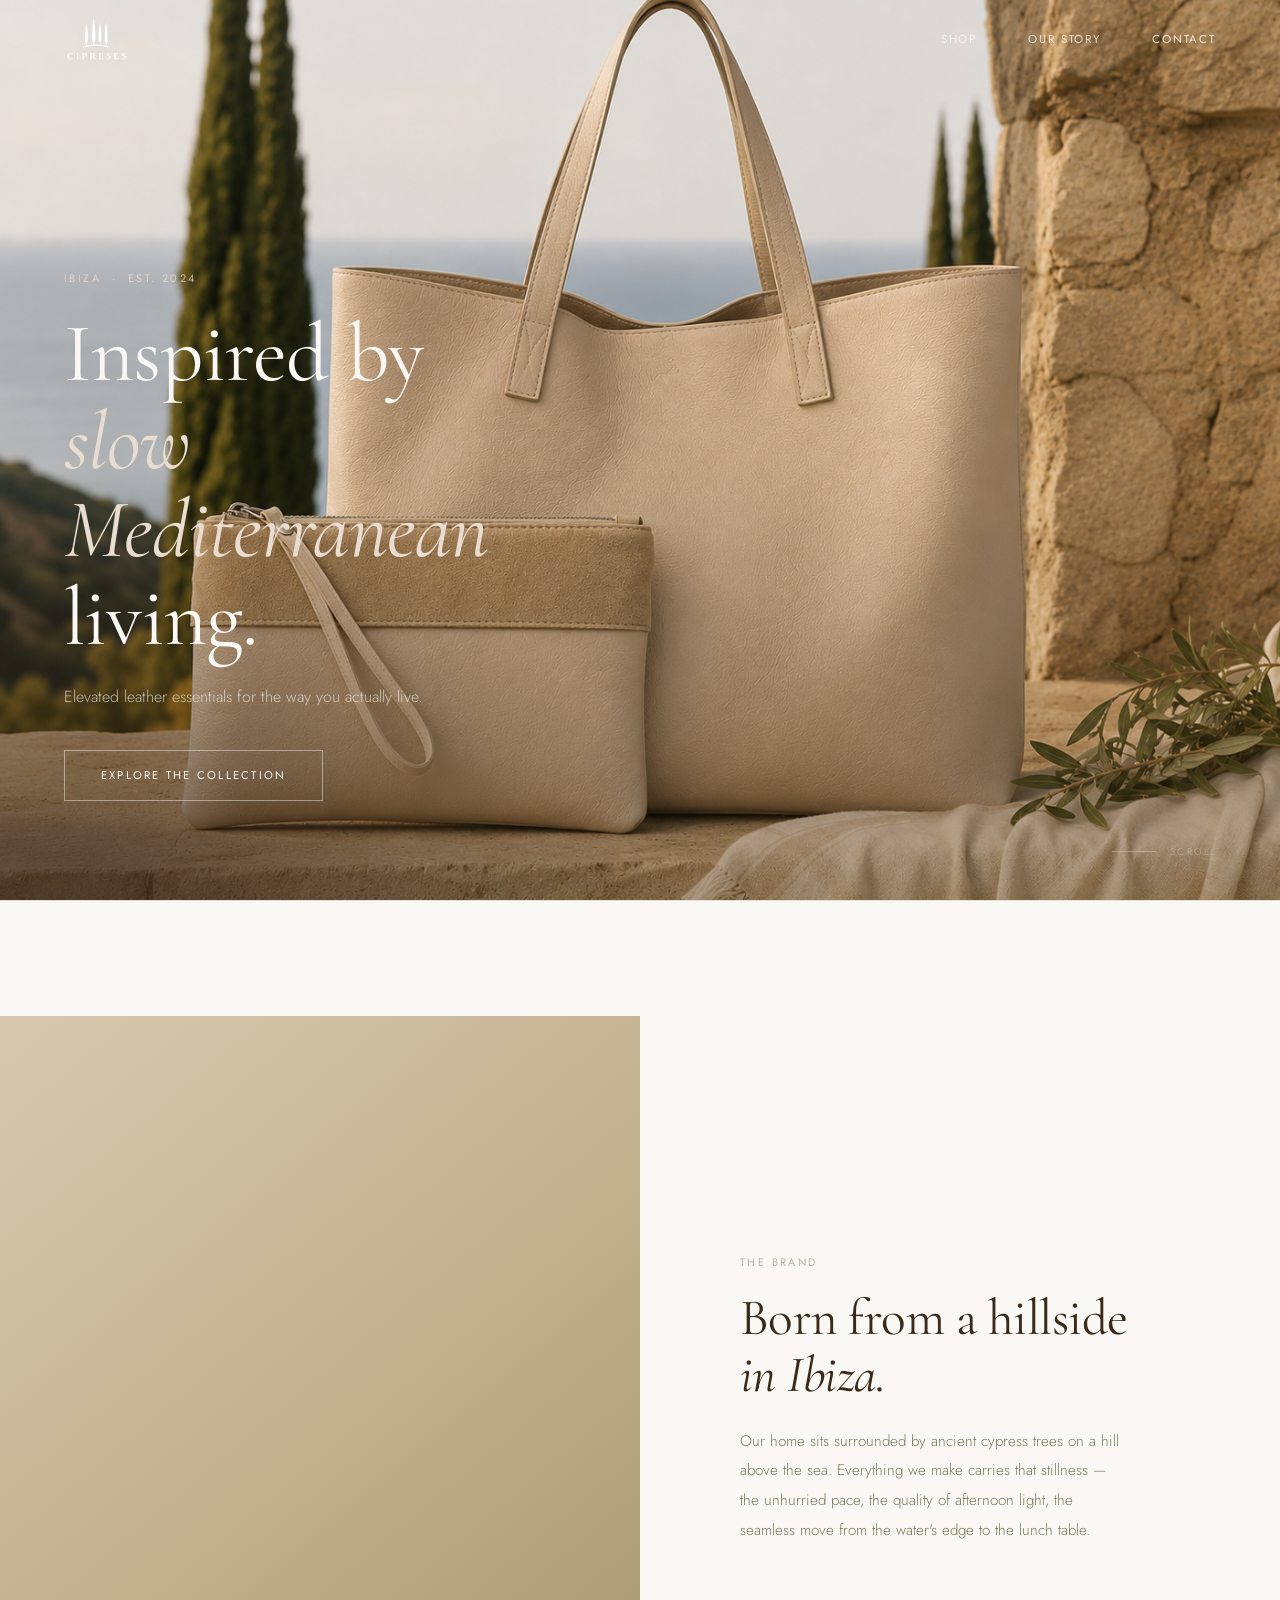
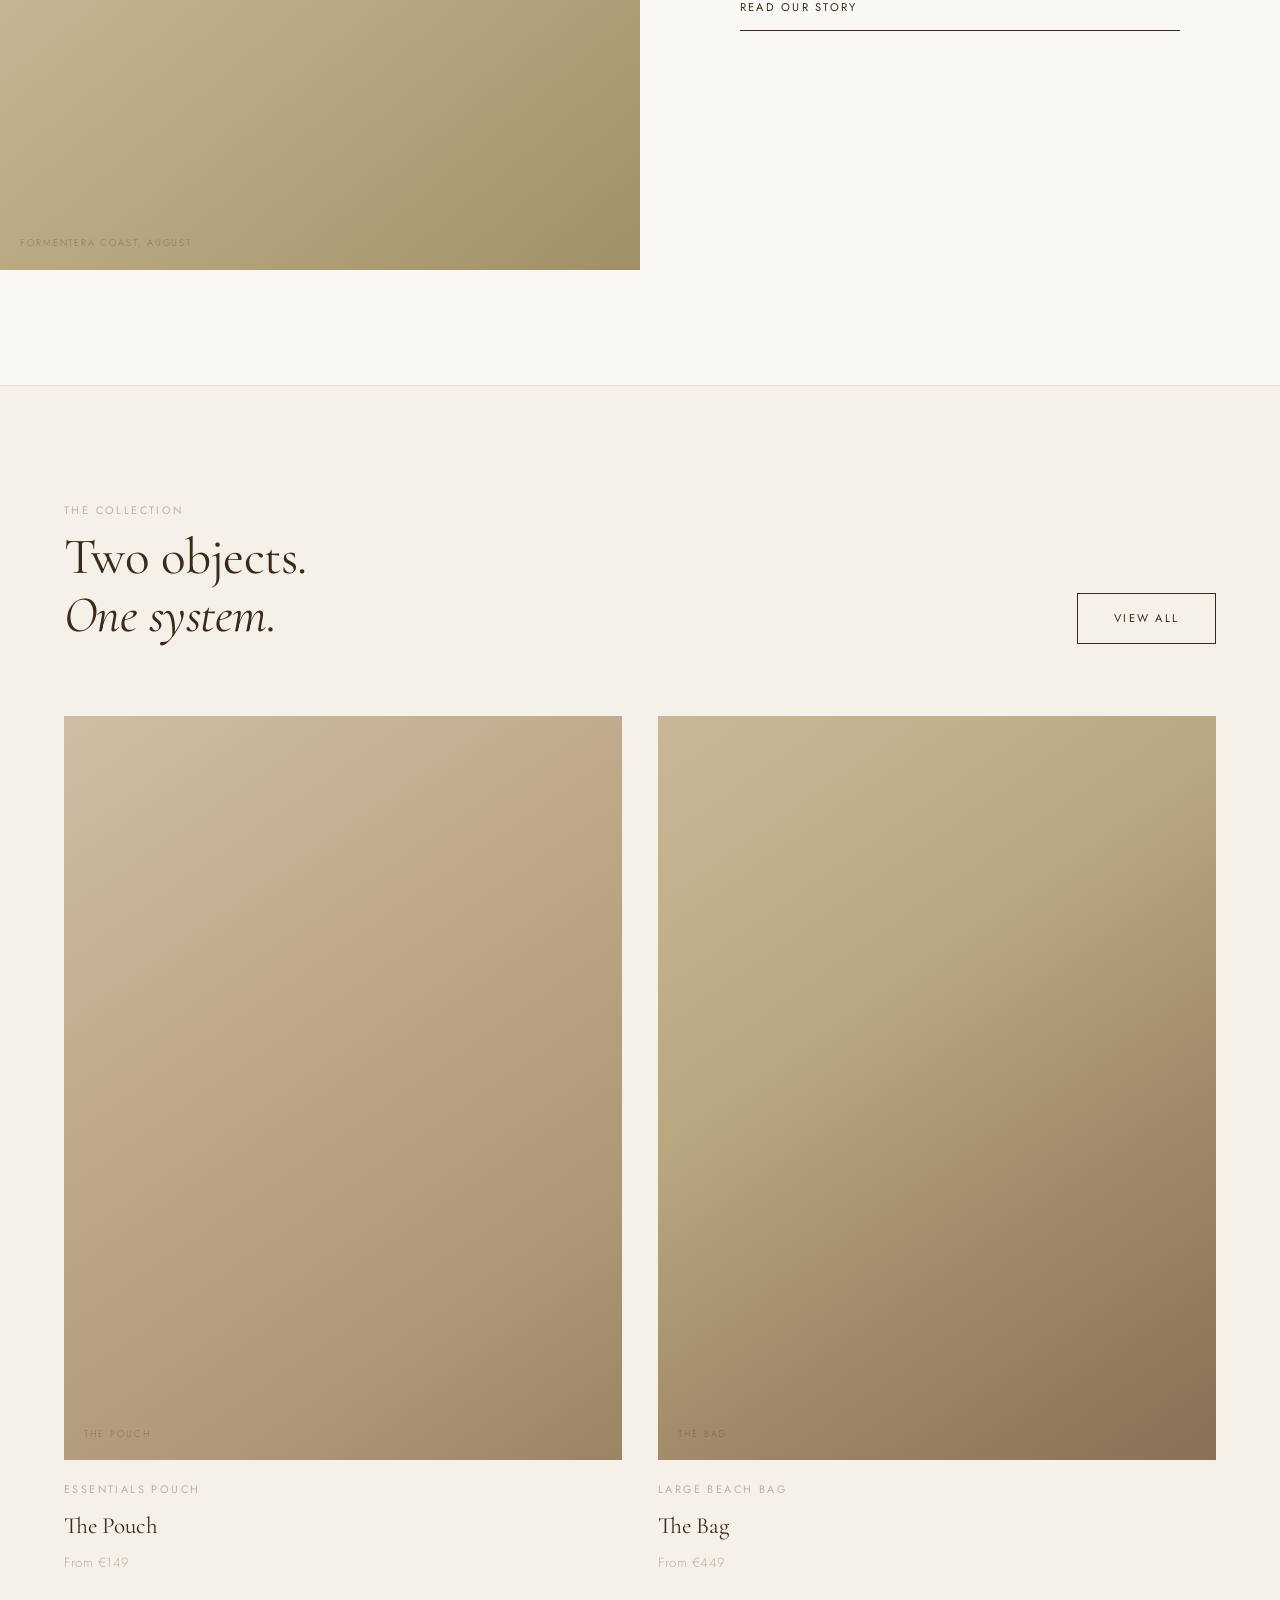
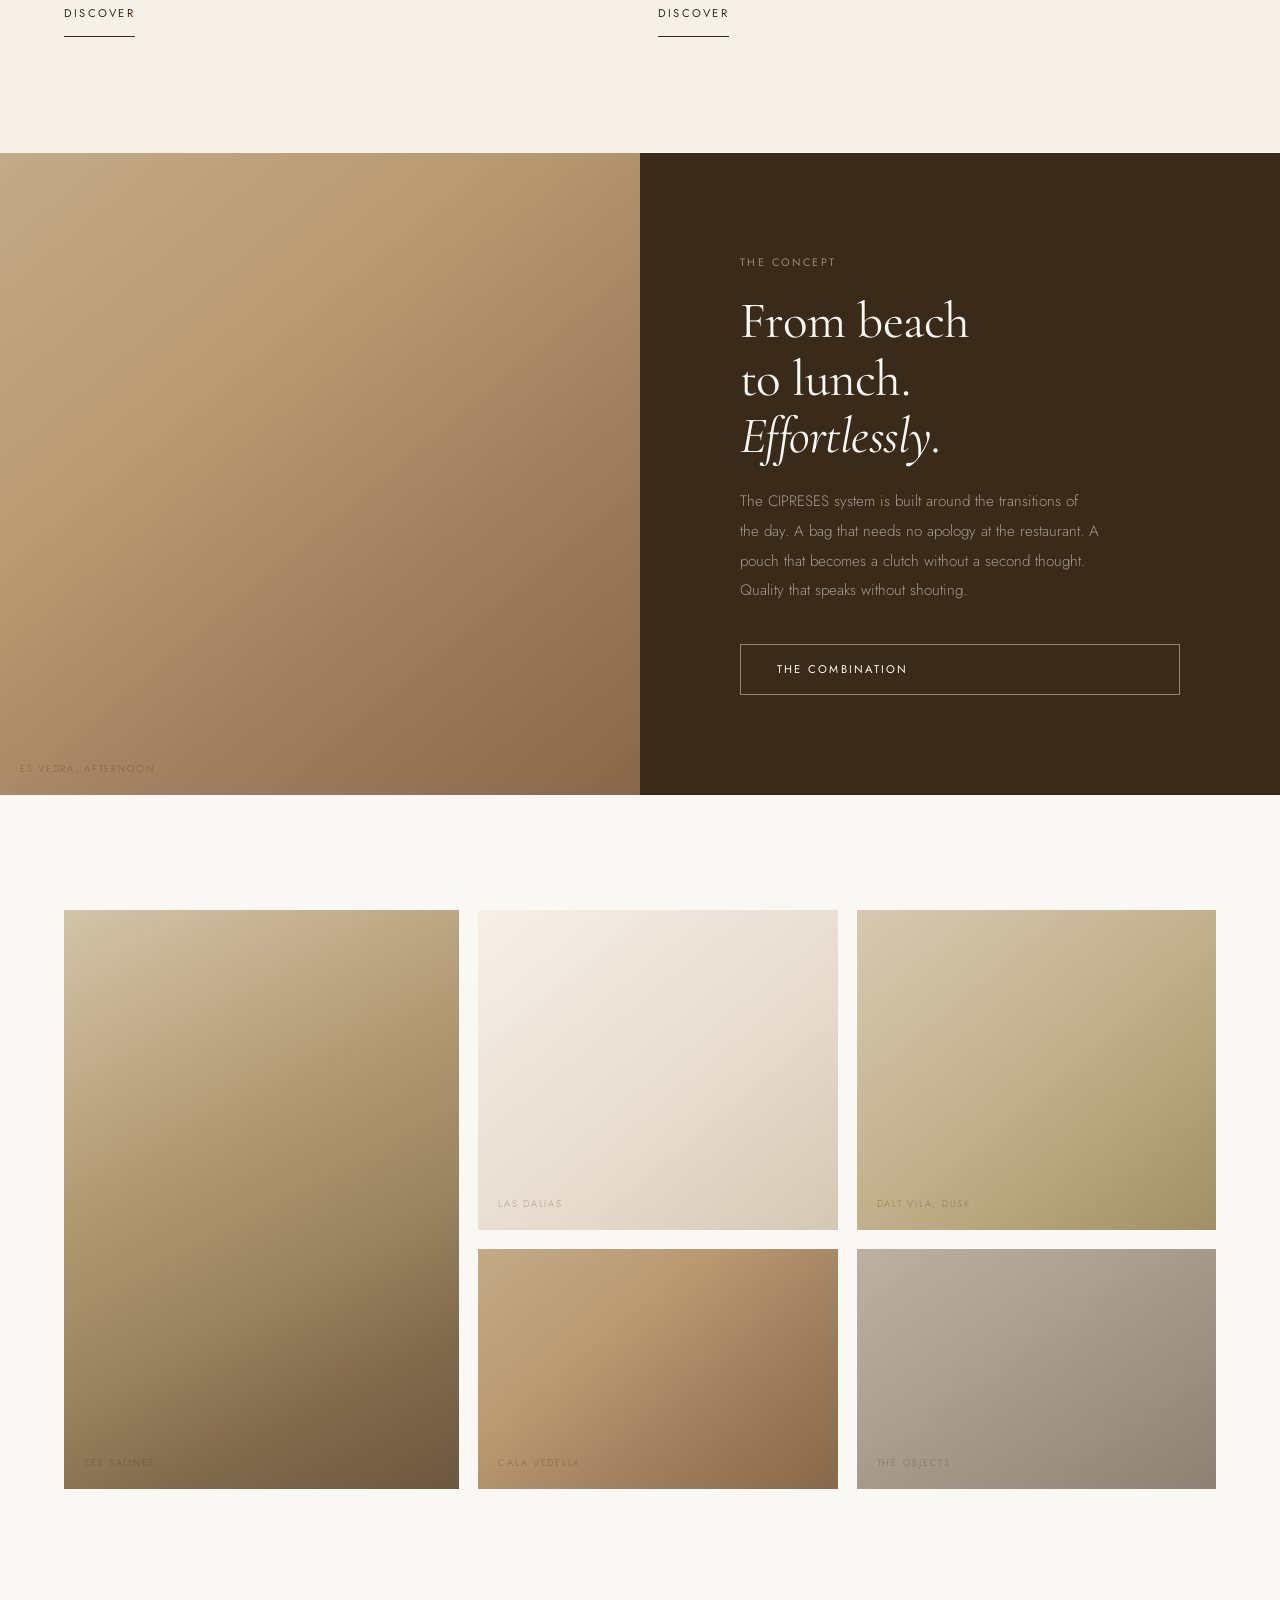
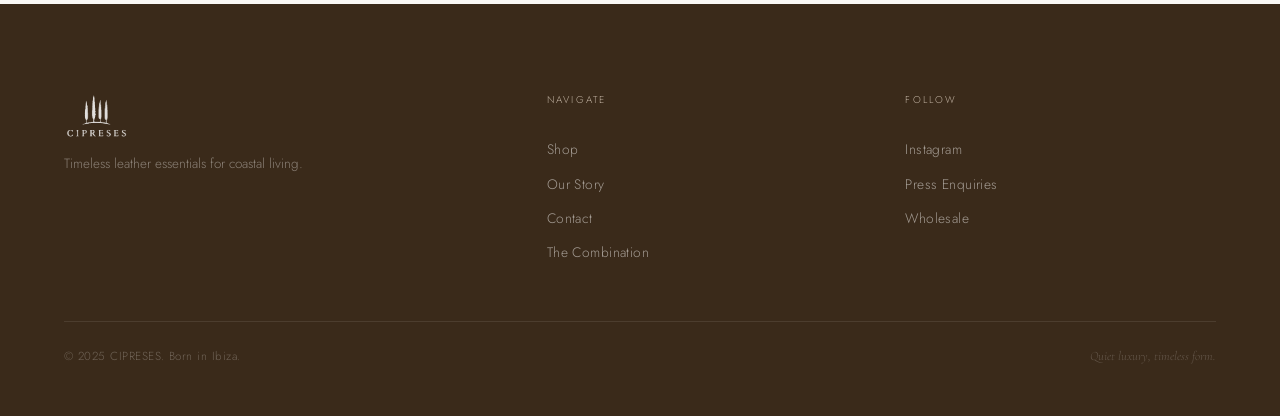
==== index.html @ 5243de94 "Launch CIPRESES website — complete 5-page build with product photography - index.html, shop.html, pr" ====
<!DOCTYPE html>
<html lang="en">
<head>
  <meta charset="UTF-8">
  <meta name="viewport" content="width=device-width, initial-scale=1.0">
  <meta name="description" content="CIPRESES — Elevated leather beach bags and essentials pouches inspired by slow Mediterranean living. Born in Ibiza.">
  <meta name="theme-color" content="#3A2A1A">
  <title>CIPRESES — Quiet Luxury from Ibiza</title>
  <link rel="preconnect" href="https://fonts.googleapis.com">
  <link rel="preconnect" href="https://fonts.gstatic.com" crossorigin>
  <link href="https://fonts.googleapis.com/css2?family=Cormorant+Garamond:ital,wght@0,300;0,400;0,500;0,600;1,300;1,400;1,500&family=Jost:wght@300;400;500&display=swap" rel="stylesheet">
  <link rel="stylesheet" href="style.css">
  <style>
    /* Hero fade-in on load */
    .hero-content { animation: fadeUp 1.1s cubic-bezier(0.25,0.46,0.45,0.94) both 0.2s; }
    @keyframes fadeUp {
      from { opacity: 0; transform: translateY(22px); }
      to   { opacity: 1; transform: none; }
    }
  </style>
</head>
<body>

  <!-- ======= NAVIGATION ======= -->
  <nav class="nav on-dark" aria-label="Main navigation">
    <a href="index.html" class="nav-logo">
      <img src="images/logo.png" alt="CIPRESES" class="nav-logo-img" width="66" height="46">
    </a>

    <ul class="nav-links" role="list">
      <li><a href="shop.html">Shop</a></li>
      <li><a href="story.html">Our Story</a></li>
      <li><a href="contact.html">Contact</a></li>
    </ul>

    <button class="nav-toggle" aria-label="Open menu" aria-expanded="false">
      <span></span><span></span><span></span>
    </button>
  </nav>

  <nav class="mobile-menu" aria-label="Mobile navigation">
    <a href="shop.html">Shop</a>
    <a href="story.html">Our Story</a>
    <a href="contact.html">Contact</a>
  </nav>

  <!-- ======= HERO ======= -->
  <section class="hero" aria-label="Hero">
    <div class="hero-visual" aria-hidden="true">
      <img
        src="images/IMG_4352.png"
        alt=""
        class="real-img"
        fetchpriority="high"
        decoding="async"
      >
    </div>

    <div class="hero-content">
      <span class="hero-label label">Ibiza &nbsp;·&nbsp; Est. 2024</span>
      <h1 class="hero-h1">
        Inspired by<br>
        <em>slow Mediterranean</em><br>
        living.
      </h1>
      <p class="hero-sub">Elevated leather essentials for the way you actually live.</p>
      <a href="shop.html" class="btn btn-outline-light">Explore the Collection</a>
    </div>

    <div class="hero-scroll" aria-hidden="true">
      <div class="hero-scroll-line"></div>
      <span class="hero-scroll-text">Scroll</span>
    </div>
  </section>

  <!-- ======= TEASER — Brand Story ======= -->
  <hr class="hr">

  <section class="teaser sec" aria-label="Brand story">
    <div class="teaser-img photo photo--warm reveal">
      <span class="photo-label">Formentera Coast, August</span>
    </div>
    <div class="teaser-body">
      <span class="label reveal">The Brand</span>
      <h2 class="reveal reveal-d1">Born from a hillside<br><em>in Ibiza.</em></h2>
      <p class="reveal reveal-d2">
        Our home sits surrounded by ancient cypress trees on a hill above the sea.
        Everything we make carries that stillness — the unhurried pace, the quality of
        afternoon light, the seamless move from the water's edge to the lunch table.
      </p>
      <a href="story.html" class="btn btn-ghost reveal reveal-d3">Read Our Story</a>
    </div>
  </section>

  <!-- ======= PRODUCTS PREVIEW ======= -->
  <hr class="hr">

  <section class="preview-sec sec" aria-label="Products">
    <div class="wrap">
      <div class="preview-header reveal">
        <div>
          <span class="label" style="display:block;margin-bottom:10px;">The Collection</span>
          <h2>Two objects.<br><em>One system.</em></h2>
        </div>
        <a href="shop.html" class="btn btn-outline">View All</a>
      </div>

      <div class="preview-grid">
        <a href="shop.html" class="pcard reveal reveal-d1">
          <div class="pcard-img">
            <div class="photo photo--product-a">
              <span class="photo-label">The Pouch</span>
            </div>
          </div>
          <span class="label pcard-label">Essentials Pouch</span>
          <div class="pcard-name">The Pouch</div>
          <div class="pcard-price">From €149</div>
          <span class="btn btn-ghost">Discover</span>
        </a>

        <a href="product.html" class="pcard reveal reveal-d2">
          <div class="pcard-img">
            <div class="photo photo--product-b">
              <span class="photo-label">The Bag</span>
            </div>
          </div>
          <span class="label pcard-label">Large Beach Bag</span>
          <div class="pcard-name">The Bag</div>
          <div class="pcard-price">From €449</div>
          <span class="btn btn-ghost">Discover</span>
        </a>
      </div>
    </div>
  </section>

  <!-- ======= LIFESTYLE BAND ======= -->
  <section class="lifestyle-band" aria-label="Lifestyle concept">
    <div class="lifestyle-band-img photo photo--dusk reveal">
      <span class="photo-label">Es Vedrà, Afternoon</span>
    </div>
    <div class="lifestyle-band-body">
      <span class="label">The Concept</span>
      <h2>From beach<br>to lunch.<br><em>Effortlessly.</em></h2>
      <p>
        The CIPRESES system is built around the transitions of the day.
        A bag that needs no apology at the restaurant. A pouch that becomes a clutch
        without a second thought. Quality that speaks without shouting.
      </p>
      <a href="product.html" class="btn btn-outline-light reveal reveal-d2">The Combination</a>
    </div>
  </section>

  <!-- ======= MOOD GRID ======= -->
  <section class="sec" aria-label="Editorial images" aria-hidden="true">
    <div class="wrap">
      <div class="mood-grid">
        <div class="mood-item mood-item--tall reveal">
          <div class="photo photo--hero" style="height:100%;">
            <span class="photo-label">Ses Salines</span>
          </div>
        </div>
        <div class="mood-item reveal reveal-d1">
          <div class="photo photo--light" style="min-height:280px;">
            <span class="photo-label">Las Dalias</span>
          </div>
        </div>
        <div class="mood-item reveal reveal-d2">
          <div class="photo photo--warm" style="min-height:280px;">
            <span class="photo-label">Dalt Vila, Dusk</span>
          </div>
        </div>
        <div class="mood-item reveal reveal-d1">
          <div class="photo photo--dusk" style="min-height:220px;">
            <span class="photo-label">Cala Vedella</span>
          </div>
        </div>
        <div class="mood-item reveal reveal-d3">
          <div class="photo photo--product-c" style="min-height:220px;">
            <span class="photo-label">The Objects</span>
          </div>
        </div>
      </div>
    </div>
  </section>

  <!-- ======= FOOTER ======= -->
  <footer class="footer">
    <div class="wrap">
      <div class="footer-grid">
        <div class="footer-brand">
          <a href="index.html" class="nav-logo" style="margin-bottom:14px;">
            <img src="images/logo.png" alt="CIPRESES" class="nav-logo-img" width="66" height="46">
          </a>
          <p>Timeless leather essentials for coastal living.</p>
        </div>

        <nav class="footer-links" aria-label="Footer navigation">
          <span class="footer-col-title">Navigate</span>
          <a href="shop.html">Shop</a>
          <a href="story.html">Our Story</a>
          <a href="contact.html">Contact</a>
          <a href="product.html">The Combination</a>
        </nav>

        <div class="footer-links">
          <span class="footer-col-title">Follow</span>
          <a href="#" rel="noopener">Instagram</a>
          <a href="contact.html">Press Enquiries</a>
          <a href="contact.html">Wholesale</a>
        </div>
      </div>

      <div class="footer-bottom">
        <span class="footer-copy">&copy; 2025 CIPRESES. Born in Ibiza.</span>
        <span class="footer-origin">Quiet luxury, timeless form.</span>
      </div>
    </div>
  </footer>

  <script src="script.js"></script>
</body>
</html>
---- style.css ----
/* ============================================================
   CIPRESES — Mediterranean Leather Lifestyle
   style.css
   ============================================================ */

@import url('https://fonts.googleapis.com/css2?family=Cormorant+Garamond:ital,wght@0,300;0,400;0,500;0,600;1,300;1,400;1,500&family=Jost:wght@300;400;500&display=swap');

/* ---- Variables ---- */
:root {
  --warm-white: #FAF8F5;
  --sand:       #E8DDD0;
  --taupe:      #BFB0A0;
  --cognac:     #A0622A;
  --espresso:   #3A2A1A;
  --olive:      #7A7A5A;
  --ivory:      #F5F0E8;

  --font-serif: 'Cormorant Garamond', Georgia, serif;
  --font-sans:  'Jost', system-ui, sans-serif;

  --nav-h: 76px;
  --max-w: 1380px;
  --pad:   clamp(24px, 5vw, 80px);
  --sec:   clamp(64px, 9vw, 128px);

  --ease: cubic-bezier(0.25, 0.46, 0.45, 0.94);
  --dur:  0.5s;
}

/* ---- Reset ---- */
*, *::before, *::after { box-sizing: border-box; margin: 0; padding: 0; }

html {
  scroll-behavior: smooth;
  -webkit-font-smoothing: antialiased;
  -moz-osx-font-smoothing: grayscale;
}

body {
  font-family: var(--font-sans);
  background: var(--warm-white);
  color: var(--espresso);
  font-size: 16px;
  line-height: 1.7;
  font-weight: 300;
}

img { display: block; max-width: 100%; }
a   { color: inherit; text-decoration: none; }
ul  { list-style: none; }
button { cursor: pointer; }

/* ---- Typography ---- */
h1, h2, h3, h4 {
  font-family: var(--font-serif);
  font-weight: 400;
  line-height: 1.12;
  letter-spacing: -0.01em;
}

h1 { font-size: clamp(2.8rem, 6vw,  5.5rem); }
h2 { font-size: clamp(2rem,   4vw,  3.5rem); }
h3 { font-size: clamp(1.4rem, 2.5vw, 2rem);  }
h4 { font-size: clamp(1.1rem, 2vw,  1.5rem); }

.label {
  font-family: var(--font-sans);
  font-size: 0.68rem;
  font-weight: 400;
  letter-spacing: 0.22em;
  text-transform: uppercase;
  color: var(--taupe);
}

/* ---- Navigation ---- */
.nav {
  position: fixed;
  top: 0; left: 0; right: 0;
  z-index: 1000;
  height: var(--nav-h);
  display: flex;
  align-items: center;
  justify-content: space-between;
  padding: 0 var(--pad);
  transition:
    background-color 0.45s var(--ease),
    backdrop-filter  0.45s var(--ease),
    box-shadow       0.45s var(--ease);
}

.nav.scrolled,
.nav.solid {
  background: rgba(250, 248, 245, 0.92);
  backdrop-filter: blur(14px);
  -webkit-backdrop-filter: blur(14px);
  box-shadow: 0 1px 0 rgba(58, 42, 26, 0.07);
}

.nav-logo {
  display: flex;
  align-items: center;
  gap: 11px;
}

/* Real logo image */
.nav-logo-img {
  height: 46px;
  width: auto;
  display: block;
  transition: filter 0.45s var(--ease);
}

/* Invert to white on transparent dark nav (hero / story hero) */
.nav.on-dark:not(.scrolled) .nav-logo-img {
  filter: brightness(0) invert(1);
}

/* White on dark footer */
.footer .nav-logo-img {
  filter: brightness(0) invert(1);
  opacity: 0.85;
}

.nav.on-dark .nav-links a    { color: rgba(250,248,245,0.85); }
.nav.on-dark .nav-toggle span { background: var(--warm-white); }

.nav.on-dark.scrolled .nav-links a   { color: var(--espresso); }
.nav.on-dark.scrolled .nav-toggle span { background: var(--espresso); }

/* ---- Real photo images ---- */
.real-img {
  display: block;
  width: 100%;
  height: 100%;
  object-fit: cover;
  object-position: center;
}

.nav-links {
  display: flex;
  gap: clamp(28px, 4vw, 52px);
  align-items: center;
}

.nav-links a {
  font-size: 0.72rem;
  font-weight: 400;
  letter-spacing: 0.16em;
  text-transform: uppercase;
  color: var(--espresso);
  position: relative;
  transition: color var(--dur) var(--ease);
}

.nav-links a::after {
  content: '';
  position: absolute;
  bottom: -4px; left: 0;
  width: 0; height: 1px;
  background: var(--cognac);
  transition: width var(--dur) var(--ease);
}

.nav-links a:hover           { color: var(--cognac); }
.nav-links a:hover::after    { width: 100%; }
.nav-links a.active::after   { width: 100%; color: var(--cognac); }
.nav-links a.active          { color: var(--cognac); }

/* Mobile nav toggle */
.nav-toggle {
  display: none;
  flex-direction: column;
  justify-content: center;
  gap: 5px;
  background: none;
  border: none;
  padding: 4px;
}

.nav-toggle span {
  display: block;
  width: 22px; height: 1px;
  background: var(--espresso);
  transition: all 0.32s var(--ease);
}

.nav-toggle.open span:nth-child(1) { transform: translateY(6px) rotate(45deg); }
.nav-toggle.open span:nth-child(2) { opacity: 0; transform: scaleX(0); }
.nav-toggle.open span:nth-child(3) { transform: translateY(-6px) rotate(-45deg); }

/* Mobile menu overlay */
.mobile-menu {
  position: fixed;
  top: var(--nav-h); left: 0; right: 0;
  background: var(--warm-white);
  padding: 48px var(--pad) 56px;
  display: none;
  flex-direction: column;
  gap: 36px;
  z-index: 998;
  border-top: 1px solid var(--sand);
}

.mobile-menu.open { display: flex; }

.mobile-menu a {
  font-family: var(--font-serif);
  font-size: 2.4rem;
  font-weight: 300;
  letter-spacing: 0.04em;
  color: var(--espresso);
  transition: color var(--dur) var(--ease);
}

.mobile-menu a:hover { color: var(--cognac); }

/* ---- Buttons ---- */
.btn {
  display: inline-block;
  font-family: var(--font-sans);
  font-size: 0.7rem;
  font-weight: 400;
  letter-spacing: 0.2em;
  text-transform: uppercase;
  padding: 15px 36px;
  border: 1px solid transparent;
  transition: all var(--dur) var(--ease);
  cursor: pointer;
  background: none;
}

.btn-dark {
  background: var(--espresso);
  color: var(--warm-white);
  border-color: var(--espresso);
}
.btn-dark:hover {
  background: var(--cognac);
  border-color: var(--cognac);
}

.btn-outline {
  background: transparent;
  color: var(--espresso);
  border-color: var(--espresso);
}
.btn-outline:hover {
  background: var(--espresso);
  color: var(--warm-white);
}

.btn-outline-light {
  background: transparent;
  color: var(--warm-white);
  border-color: rgba(250,248,245,0.45);
}
.btn-outline-light:hover {
  background: var(--warm-white);
  color: var(--espresso);
  border-color: var(--warm-white);
}

.btn-ghost {
  background: transparent;
  border: none;
  padding-left: 0; padding-right: 0;
  position: relative;
  color: var(--espresso);
}
.btn-ghost::after {
  content: '';
  position: absolute;
  bottom: 1px; left: 0;
  width: 100%; height: 1px;
  background: var(--espresso);
  transition: background var(--dur) var(--ease);
}
.btn-ghost:hover             { color: var(--cognac); }
.btn-ghost:hover::after      { background: var(--cognac); }

/* ---- Photo Placeholders ---- */
.photo {
  position: relative;
  overflow: hidden;
  background: linear-gradient(145deg, var(--sand) 0%, var(--taupe) 55%, #A89070 100%);
}

.photo--hero {
  background: linear-gradient(
    152deg,
    #D2C4A8 0%,
    #C4B090 18%,
    #B09870 40%,
    #9A8460 62%,
    #826A4C 80%,
    #6C5840 100%
  );
}

.photo--warm {
  background: linear-gradient(140deg, #D8C8B0 0%, #C8B898 35%, #B8A880 65%, #A09065 100%);
}

.photo--dusk {
  background: linear-gradient(140deg, #C4AA88 0%, #B89870 38%, #A08060 65%, #886848 100%);
}

.photo--light {
  background: linear-gradient(140deg, var(--ivory) 0%, var(--sand) 55%, #D4C8B4 100%);
}

.photo--product-a {
  background: linear-gradient(145deg, #CEBEA4 0%, #BEA888 40%, #AE9878 75%, #9A8464 100%);
}

.photo--product-b {
  background: linear-gradient(145deg, #C8B898 0%, #B8A880 38%, #A08868 68%, #8A7055 100%);
}

.photo--product-c {
  background: linear-gradient(145deg, #BEB0A0 0%, #AEA090 38%, #9E9082 68%, #8E8072 100%);
}

.photo--story-1 {
  background: linear-gradient(135deg, #CCC0A8 0%, #C0B090 30%, #B0A080 55%, #A09070 75%, #907E60 100%);
}

.photo--story-2 {
  background: linear-gradient(125deg, #D4C4A8 0%, #C4B490 28%, #B4A07A 55%, #A09068 80%, #908060 100%);
}

.photo-label {
  position: absolute;
  bottom: 18px; left: 20px;
  font-size: 0.6rem;
  letter-spacing: 0.18em;
  text-transform: uppercase;
  color: rgba(58, 42, 26, 0.35);
}

/* ---- Layout Utilities ---- */
.wrap {
  max-width: var(--max-w);
  margin: 0 auto;
  padding: 0 var(--pad);
}

.sec { padding: var(--sec) 0; }

.hr {
  border: none;
  border-top: 1px solid var(--sand);
}

/* ---- Scroll Reveal ---- */
.reveal {
  opacity: 0;
  transform: translateY(28px);
  transition: opacity 0.85s var(--ease), transform 0.85s var(--ease);
}
.reveal.visible {
  opacity: 1;
  transform: none;
}
.reveal-d1 { transition-delay: 0.1s; }
.reveal-d2 { transition-delay: 0.22s; }
.reveal-d3 { transition-delay: 0.38s; }
.reveal-d4 { transition-delay: 0.52s; }

/* ============================================================
   HOMEPAGE — Hero
   ============================================================ */

.hero {
  position: relative;
  height: 100vh;
  min-height: 680px;
  overflow: hidden;
  display: flex;
  align-items: flex-end;
}

.hero-visual {
  position: absolute;
  inset: 0;
}

.hero-visual .photo {
  width: 100%; height: 100%;
}

/* vignette — bottom-left legibility */
.hero-visual::after {
  content: '';
  position: absolute;
  inset: 0;
  background:
    radial-gradient(ellipse 80% 90% at 5% 105%, rgba(40, 28, 16, 0.65) 0%, transparent 60%),
    linear-gradient(to top, rgba(40, 28, 16, 0.25) 0%, transparent 45%);
}

.hero-content {
  position: relative;
  z-index: 2;
  padding: 0 var(--pad) clamp(64px, 11vh, 110px);
  max-width: min(640px, 56%);
}

.hero-label {
  display: block;
  color: var(--sand);
  margin-bottom: 22px;
  opacity: 0.8;
}

.hero-h1 {
  color: var(--warm-white);
  font-size: clamp(3rem, 6.5vw, 5.8rem);
  margin-bottom: 20px;
  line-height: 1.06;
}

.hero-h1 em { font-style: italic; color: var(--sand); }

.hero-sub {
  color: rgba(250, 248, 245, 0.68);
  font-size: clamp(0.88rem, 1.5vw, 1rem);
  line-height: 1.85;
  margin-bottom: 38px;
  max-width: 380px;
}

.hero-scroll {
  position: absolute;
  bottom: 40px; right: var(--pad);
  display: flex;
  align-items: center;
  gap: 14px;
  z-index: 2;
}

.hero-scroll-line {
  width: 44px; height: 1px;
  background: rgba(250,248,245,0.3);
}

.hero-scroll-text {
  font-size: 0.6rem;
  letter-spacing: 0.22em;
  text-transform: uppercase;
  color: rgba(250,248,245,0.35);
}

/* ============================================================
   HOMEPAGE — Teaser
   ============================================================ */

.teaser {
  display: grid;
  grid-template-columns: 1fr 1fr;
}

.teaser-img { aspect-ratio: 3/4; }

.teaser-body {
  display: flex;
  flex-direction: column;
  justify-content: center;
  padding: clamp(48px, 8vw, 100px);
}

.teaser-body .label { margin-bottom: 18px; display: block; }

.teaser-body h2 { margin-bottom: 22px; }

.teaser-body p {
  font-size: 0.95rem;
  color: var(--olive);
  max-width: 380px;
  margin-bottom: 38px;
  line-height: 1.95;
}

/* ============================================================
   HOMEPAGE — Products Preview
   ============================================================ */

.preview-sec { background: var(--ivory); }

.preview-header {
  display: flex;
  justify-content: space-between;
  align-items: flex-end;
  margin-bottom: clamp(40px, 6vw, 72px);
}

.preview-grid {
  display: grid;
  grid-template-columns: 1fr 1fr;
  gap: clamp(18px, 3vw, 36px);
}

.pcard {
  display: block;
}

.pcard-img {
  display: block;
  aspect-ratio: 3/4;
  overflow: hidden;
  margin-bottom: 20px;
}

.pcard-img .photo {
  width: 100%; height: 100%;
  transition: transform 0.75s var(--ease);
}

.pcard:hover .pcard-img .photo { transform: scale(1.04); }

.pcard .label { margin-bottom: 8px; display: block; }

.pcard-name {
  font-family: var(--font-serif);
  font-size: 1.45rem;
  font-weight: 400;
  margin-bottom: 6px;
}

.pcard-price {
  font-size: 0.83rem;
  color: var(--taupe);
  margin-bottom: 14px;
  letter-spacing: 0.04em;
}

/* ============================================================
   HOMEPAGE — Lifestyle Band
   ============================================================ */

.lifestyle-band {
  display: grid;
  grid-template-columns: 1fr 1fr;
  min-height: 600px;
}

.lifestyle-band-img { min-height: 500px; }

.lifestyle-band-body {
  background: var(--espresso);
  display: flex;
  flex-direction: column;
  justify-content: center;
  padding: clamp(48px, 8vw, 100px);
}

.lifestyle-band-body .label { color: rgba(191,176,160,0.7); margin-bottom: 22px; display: block; }

.lifestyle-band-body h2 {
  color: var(--warm-white);
  margin-bottom: 22px;
}

.lifestyle-band-body p {
  color: rgba(250,248,245,0.55);
  font-size: 0.95rem;
  max-width: 360px;
  line-height: 1.95;
  margin-bottom: 38px;
}

/* ============================================================
   HOMEPAGE — Mood Grid
   ============================================================ */

.mood-grid {
  display: grid;
  grid-template-columns: 1.1fr 1fr 1fr;
  grid-template-rows: 320px 240px;
  gap: clamp(10px, 1.5vw, 20px);
}

.mood-item { overflow: hidden; }
.mood-item--tall { grid-row: span 2; }

.mood-item .photo {
  width: 100%; height: 100%;
  transition: transform 0.75s var(--ease);
}

.mood-item:hover .photo { transform: scale(1.04); }

/* ============================================================
   PAGE HEADER (Shop, Contact)
   ============================================================ */

.page-hero {
  padding-top: calc(var(--nav-h) + 80px);
  padding-bottom: 64px;
  text-align: center;
}

.page-hero .label { display: block; margin-bottom: 14px; }

.page-hero h1 { margin-bottom: 0; }

.page-hr { margin: 0; }

/* ============================================================
   SHOP PAGE
   ============================================================ */

.shop-grid {
  display: grid;
  grid-template-columns: repeat(3, 1fr);
  gap: clamp(24px, 3.5vw, 56px);
}

.scard { display: block; }

.scard-img {
  display: block;
  aspect-ratio: 3/4;
  overflow: hidden;
  margin-bottom: 24px;
  position: relative;
}

.scard-img .photo {
  width: 100%; height: 100%;
  transition: transform 0.75s var(--ease);
}

.scard:hover .scard-img .photo { transform: scale(1.04); }

.scard-num {
  position: absolute;
  top: 16px; left: 18px;
  font-size: 0.62rem;
  letter-spacing: 0.15em;
  color: rgba(58, 42, 26, 0.3);
}

.scard-name {
  font-family: var(--font-serif);
  font-size: 1.5rem;
  font-weight: 400;
  margin-bottom: 10px;
}

.scard-desc {
  font-size: 0.88rem;
  color: var(--olive);
  line-height: 1.82;
  margin-bottom: 14px;
  max-width: 320px;
}

.scard-price {
  font-size: 0.82rem;
  color: var(--taupe);
  letter-spacing: 0.04em;
  margin-bottom: 22px;
}

/* ============================================================
   PRODUCT DETAIL PAGE
   ============================================================ */

.pd-layout {
  display: grid;
  grid-template-columns: 1.25fr 1fr;
  padding-top: var(--nav-h);
}

.pd-img {
  position: sticky;
  top: var(--nav-h);
  height: calc(100vh - var(--nav-h));
}

.pd-img .photo { width: 100%; height: 100%; }

.pd-info {
  padding: clamp(40px, 6vw, 80px) clamp(32px, 5vw, 72px) clamp(64px, 8vw, 100px);
}

.pd-breadcrumb {
  display: flex;
  align-items: center;
  gap: 10px;
  font-size: 0.68rem;
  letter-spacing: 0.14em;
  text-transform: uppercase;
  color: var(--taupe);
  margin-bottom: 52px;
}

.pd-breadcrumb span { color: var(--sand); }
.pd-breadcrumb a:hover { color: var(--cognac); }

.pd-name {
  font-family: var(--font-serif);
  font-size: clamp(2rem, 3.5vw, 2.8rem);
  margin-bottom: 12px;
}

.pd-price {
  font-family: var(--font-serif);
  font-size: 1.15rem;
  color: var(--cognac);
  letter-spacing: 0.04em;
  margin-bottom: 32px;
}

.pd-hr { border: none; border-top: 1px solid var(--sand); margin: 28px 0; }

.pd-desc {
  font-size: 0.96rem;
  color: var(--olive);
  line-height: 1.95;
  margin-bottom: 0;
}

.pd-mat-title {
  font-size: 0.66rem;
  letter-spacing: 0.22em;
  text-transform: uppercase;
  color: var(--taupe);
  margin-bottom: 12px;
}

.pd-materials {
  font-size: 0.88rem;
  color: var(--espresso);
  line-height: 2;
}

.pd-materials li { padding-left: 18px; position: relative; }
.pd-materials li::before {
  content: '—';
  position: absolute; left: 0;
  color: var(--taupe);
}

.pd-actions {
  margin-top: 40px;
  display: flex;
  flex-direction: column;
  gap: 12px;
}

.pd-actions .btn { width: 100%; text-align: center; }

.pd-waitlist-msg {
  display: none;
  font-size: 0.84rem;
  color: var(--olive);
  font-style: italic;
  text-align: center;
  padding: 18px;
  border: 1px solid var(--sand);
  line-height: 1.7;
}

/* ============================================================
   STORY PAGE
   ============================================================ */

.story-hero {
  position: relative;
  height: 78vh;
  min-height: 540px;
  display: flex;
  align-items: flex-end;
  overflow: hidden;
  padding-top: var(--nav-h);
}

.story-hero-visual {
  position: absolute;
  inset: 0;
}

.story-hero-visual .photo { width: 100%; height: 100%; }

.story-hero-overlay {
  position: absolute;
  inset: 0;
  background: linear-gradient(to top, rgba(40,28,16,0.75) 0%, rgba(40,28,16,0.2) 55%, transparent 100%);
}

.story-hero-content {
  position: relative;
  z-index: 2;
  padding: 0 var(--pad) clamp(52px, 9vh, 100px);
}

.story-hero-content .label {
  color: var(--sand);
  display: block;
  margin-bottom: 18px;
  opacity: 0.8;
}

.story-hero-content h1 {
  color: var(--warm-white);
  max-width: 720px;
  font-size: clamp(2.6rem, 5.5vw, 5rem);
}

/* Story body: sidebar + content */
.story-layout {
  display: grid;
  grid-template-columns: 220px 1fr;
  gap: clamp(40px, 7vw, 100px);
  max-width: var(--max-w);
  margin: 0 auto;
  padding: var(--sec) var(--pad);
}

.story-aside { padding-top: 6px; }

.story-aside .label { display: block; margin-bottom: 18px; }

.story-chapter-nav {
  display: flex;
  flex-direction: column;
  gap: 10px;
  position: sticky;
  top: calc(var(--nav-h) + 24px);
}

.story-chapter-nav a {
  font-size: 0.83rem;
  color: var(--taupe);
  letter-spacing: 0.04em;
  line-height: 1.5;
  transition: color var(--dur) var(--ease);
  padding: 3px 0;
}

.story-chapter-nav a:hover { color: var(--cognac); }

.story-main { min-width: 0; }

.story-chapter { margin-bottom: clamp(56px, 8vw, 96px); }

.story-ch-num {
  font-size: 0.62rem;
  letter-spacing: 0.26em;
  color: var(--taupe);
  text-transform: uppercase;
  display: block;
  margin-bottom: 14px;
}

.story-chapter h2 { margin-bottom: 22px; }

.story-chapter p {
  font-size: 1rem;
  line-height: 2.05;
  color: var(--espresso);
  margin-bottom: 18px;
}

.story-chapter p:last-child { margin-bottom: 0; }

.story-img-block {
  margin: clamp(36px, 5vw, 64px) 0;
}

.story-img-block .photo {
  width: 100%;
  aspect-ratio: 16/9;
}

.story-pull {
  border-left: 2px solid var(--cognac);
  padding: 10px 32px;
  margin: 40px 0;
}

.story-pull p {
  font-family: var(--font-serif);
  font-size: clamp(1.2rem, 2.5vw, 1.75rem);
  font-style: italic;
  color: var(--espresso);
  line-height: 1.55;
  margin: 0 !important;
}

/* ============================================================
   CONTACT PAGE
   ============================================================ */

.contact-layout {
  display: grid;
  grid-template-columns: 1fr 1.6fr;
  gap: clamp(48px, 9vw, 140px);
  padding-top: calc(var(--nav-h) + 80px);
  padding-bottom: var(--sec);
}

.contact-aside h2 { margin-bottom: 18px; }

.contact-aside > p {
  font-size: 0.95rem;
  color: var(--olive);
  line-height: 1.95;
  margin-bottom: 44px;
}

.contact-details { display: flex; flex-direction: column; gap: 24px; }

.cd-item { display: flex; flex-direction: column; gap: 5px; }

.cd-item .label { color: var(--taupe); }

.cd-item a,
.cd-item span {
  font-size: 0.9rem;
  color: var(--espresso);
  transition: color var(--dur) var(--ease);
}

.cd-item a:hover { color: var(--cognac); }

/* Form */
.contact-form-wrap { display: flex; flex-direction: column; gap: 30px; }

.form-group { display: flex; flex-direction: column; gap: 8px; }

.form-label {
  font-size: 0.66rem;
  letter-spacing: 0.2em;
  text-transform: uppercase;
  color: var(--taupe);
}

.form-input,
.form-textarea {
  background: transparent;
  border: none;
  border-bottom: 1px solid var(--sand);
  padding: 12px 0;
  font-family: var(--font-sans);
  font-size: 0.95rem;
  font-weight: 300;
  color: var(--espresso);
  outline: none;
  width: 100%;
  transition: border-color var(--dur) var(--ease);
}

.form-input:focus,
.form-textarea:focus  { border-bottom-color: var(--cognac); }

.form-input::placeholder,
.form-textarea::placeholder { color: var(--taupe); font-size: 0.9rem; }

.form-textarea {
  resize: none;
  height: 130px;
  line-height: 1.7;
}

.form-success {
  display: none;
  font-size: 0.9rem;
  color: var(--olive);
  font-style: italic;
  text-align: center;
  padding: 22px;
  border: 1px solid var(--sand);
  line-height: 1.7;
}

/* ---- Product interior detail strip ---- */
.pd-detail-strip { border-top: 1px solid var(--sand); }

.pd-detail-strip-inner {
  display: grid;
  grid-template-columns: 1fr 1fr;
}

.pd-detail-img { overflow: hidden; min-height: 420px; }

.pd-detail-img img {
  width: 100%; height: 100%;
  object-fit: cover;
  object-position: center top;
  display: block;
  transition: transform 0.75s var(--ease);
}

.pd-detail-img:hover img { transform: scale(1.02); }

.pd-detail-body {
  background: var(--ivory);
  display: flex;
  flex-direction: column;
  justify-content: center;
  padding: clamp(40px, 6vw, 80px);
}

.pd-detail-body .label { display: block; margin-bottom: 16px; }
.pd-detail-body h3 { margin-bottom: 18px; }
.pd-detail-body p { font-size: 0.92rem; color: var(--olive); line-height: 1.95; }

@media (max-width: 768px) {
  .pd-detail-strip-inner { grid-template-columns: 1fr; }
  .pd-detail-img { min-height: 320px; }
}

/* ============================================================
   FOOTER
   ============================================================ */

.footer {
  background: var(--espresso);
  color: var(--warm-white);
  padding: clamp(52px, 7vw, 88px) 0 clamp(32px, 4vw, 48px);
}

.footer-grid {
  display: grid;
  grid-template-columns: 1.4fr 1fr 1fr;
  gap: 48px;
  margin-bottom: 56px;
}

.footer-brand .nav-logo { margin-bottom: 14px; }
.footer-brand .nav-logo-text { color: var(--warm-white); }
.footer-brand .nav-logo-icon { color: var(--warm-white); }

.footer-brand p {
  font-size: 0.84rem;
  color: rgba(250,248,245,0.42);
  max-width: 240px;
  line-height: 1.85;
}

.footer-col-title {
  font-size: 0.62rem;
  letter-spacing: 0.22em;
  text-transform: uppercase;
  color: var(--taupe);
  display: block;
  margin-bottom: 18px;
}

.footer-links {
  display: flex;
  flex-direction: column;
  gap: 11px;
}

.footer-links a {
  font-size: 0.86rem;
  color: rgba(250,248,245,0.55);
  letter-spacing: 0.03em;
  transition: color var(--dur) var(--ease);
}

.footer-links a:hover { color: var(--warm-white); }

.footer-bottom {
  border-top: 1px solid rgba(250,248,245,0.09);
  padding-top: 24px;
  display: flex;
  justify-content: space-between;
  align-items: center;
}

.footer-copy {
  font-size: 0.73rem;
  color: rgba(250,248,245,0.28);
  letter-spacing: 0.04em;
}

.footer-origin {
  font-family: var(--font-serif);
  font-style: italic;
  font-size: 0.8rem;
  color: rgba(250,248,245,0.22);
}

/* ============================================================
   RESPONSIVE — 1100px
   ============================================================ */

@media (max-width: 1100px) {
  .lifestyle-band { grid-template-columns: 1fr; }
  .lifestyle-band-img { min-height: 420px; }

  .teaser { grid-template-columns: 1fr; }
  .teaser-img { aspect-ratio: 16/10; }
  .teaser-body { padding: clamp(40px, 6vw, 64px); }

  .shop-grid { grid-template-columns: 1fr 1fr; }

  .pd-layout { grid-template-columns: 1fr; }
  .pd-img {
    position: relative;
    height: 70vh;
    top: 0;
  }

  .story-layout { grid-template-columns: 1fr; }
  .story-aside { display: none; }

  .contact-layout { grid-template-columns: 1fr; }

  .footer-grid { grid-template-columns: 1fr 1fr; }
}

/* ============================================================
   RESPONSIVE — 768px
   ============================================================ */

@media (max-width: 768px) {
  :root { --nav-h: 62px; }

  .nav-links { display: none; }
  .nav-toggle { display: flex; }

  .hero-content { max-width: none; }
  .hero-h1 { font-size: clamp(2.4rem, 9vw, 3.5rem); }

  .preview-header {
    flex-direction: column;
    align-items: flex-start;
    gap: 20px;
  }

  .preview-grid { grid-template-columns: 1fr; }

  .mood-grid {
    grid-template-columns: 1fr 1fr;
    grid-template-rows: auto;
  }
  .mood-item--tall { grid-row: span 1; }

  .shop-grid { grid-template-columns: 1fr; }

  .story-hero-content h1 { font-size: clamp(2rem, 7vw, 3rem); }

  .footer-grid { grid-template-columns: 1fr; }

  .footer-bottom {
    flex-direction: column;
    gap: 10px;
    text-align: center;
  }
}

/* ============================================================
   RESPONSIVE — 480px
   ============================================================ */

@media (max-width: 480px) {
  .mood-grid { grid-template-columns: 1fr; }
  .lifestyle-band-body { padding: 44px 24px; }
  .pd-info { padding: 32px 20px 56px; }
}
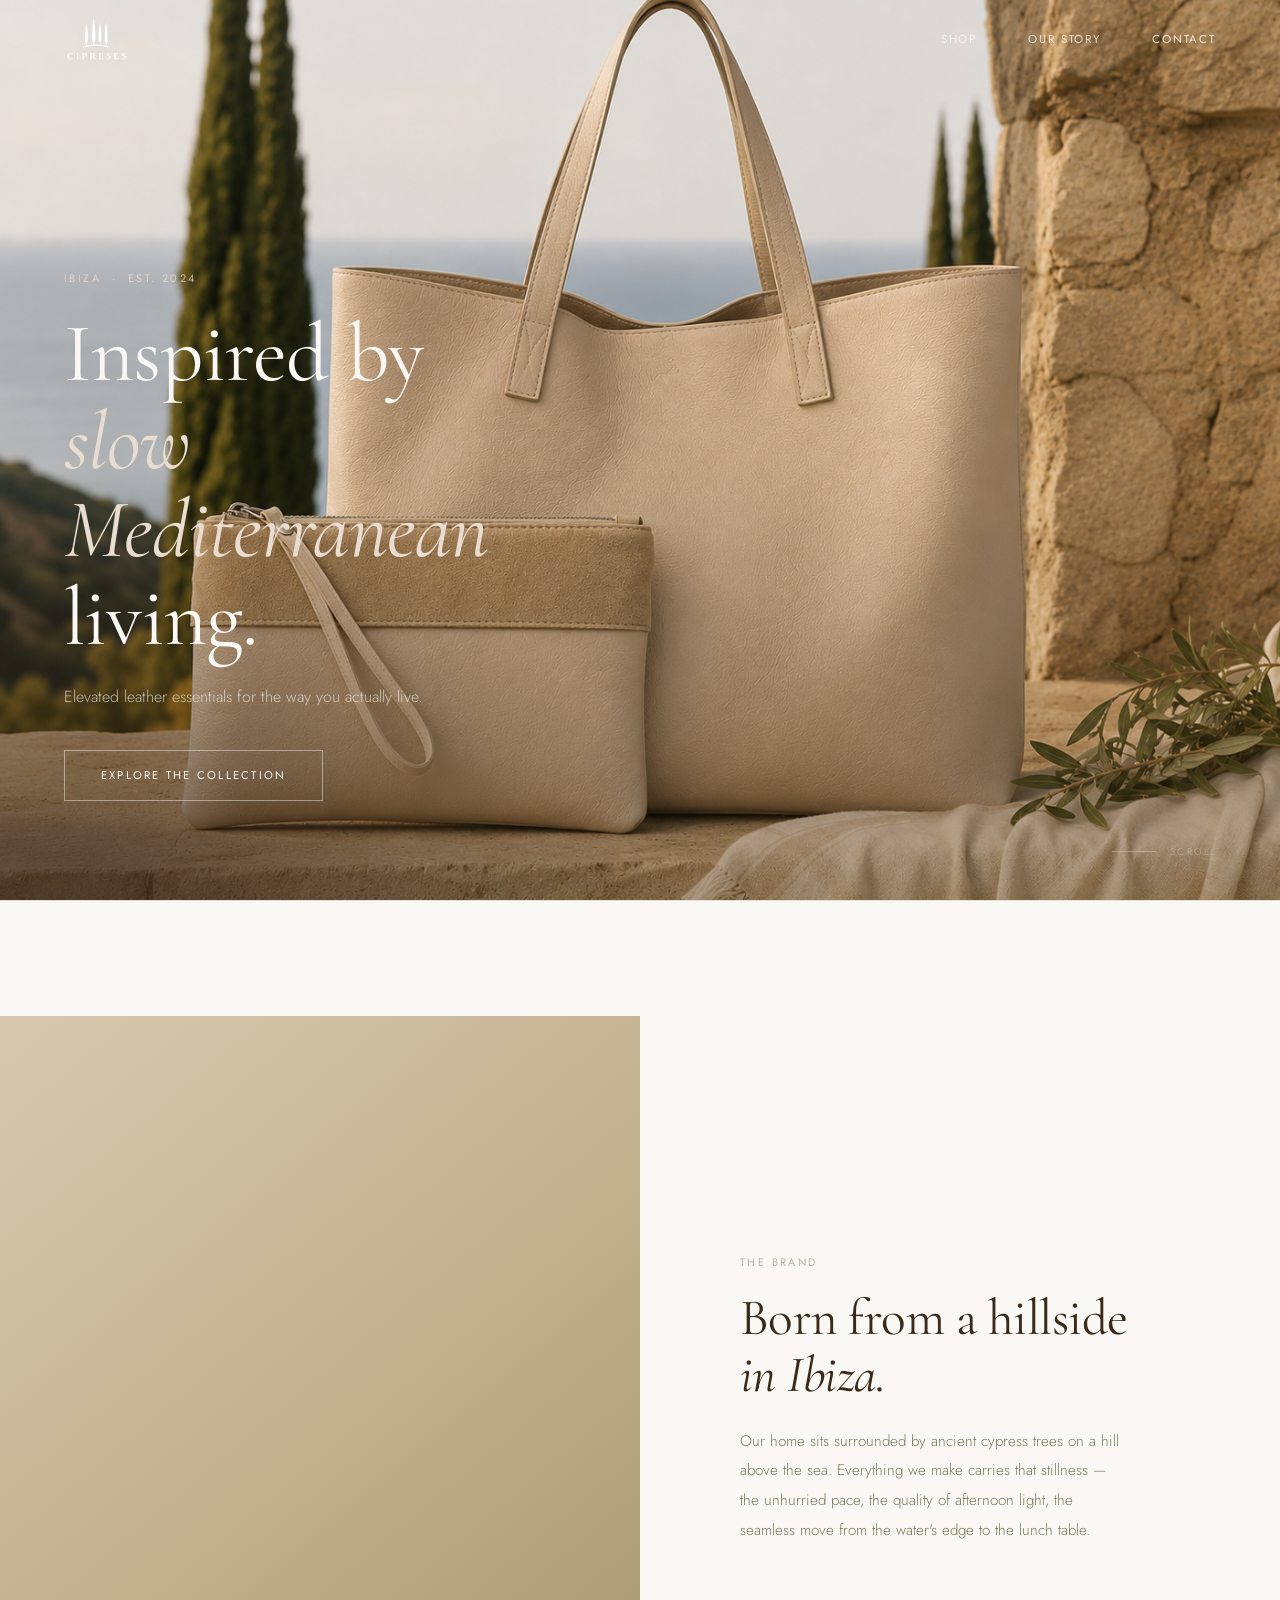
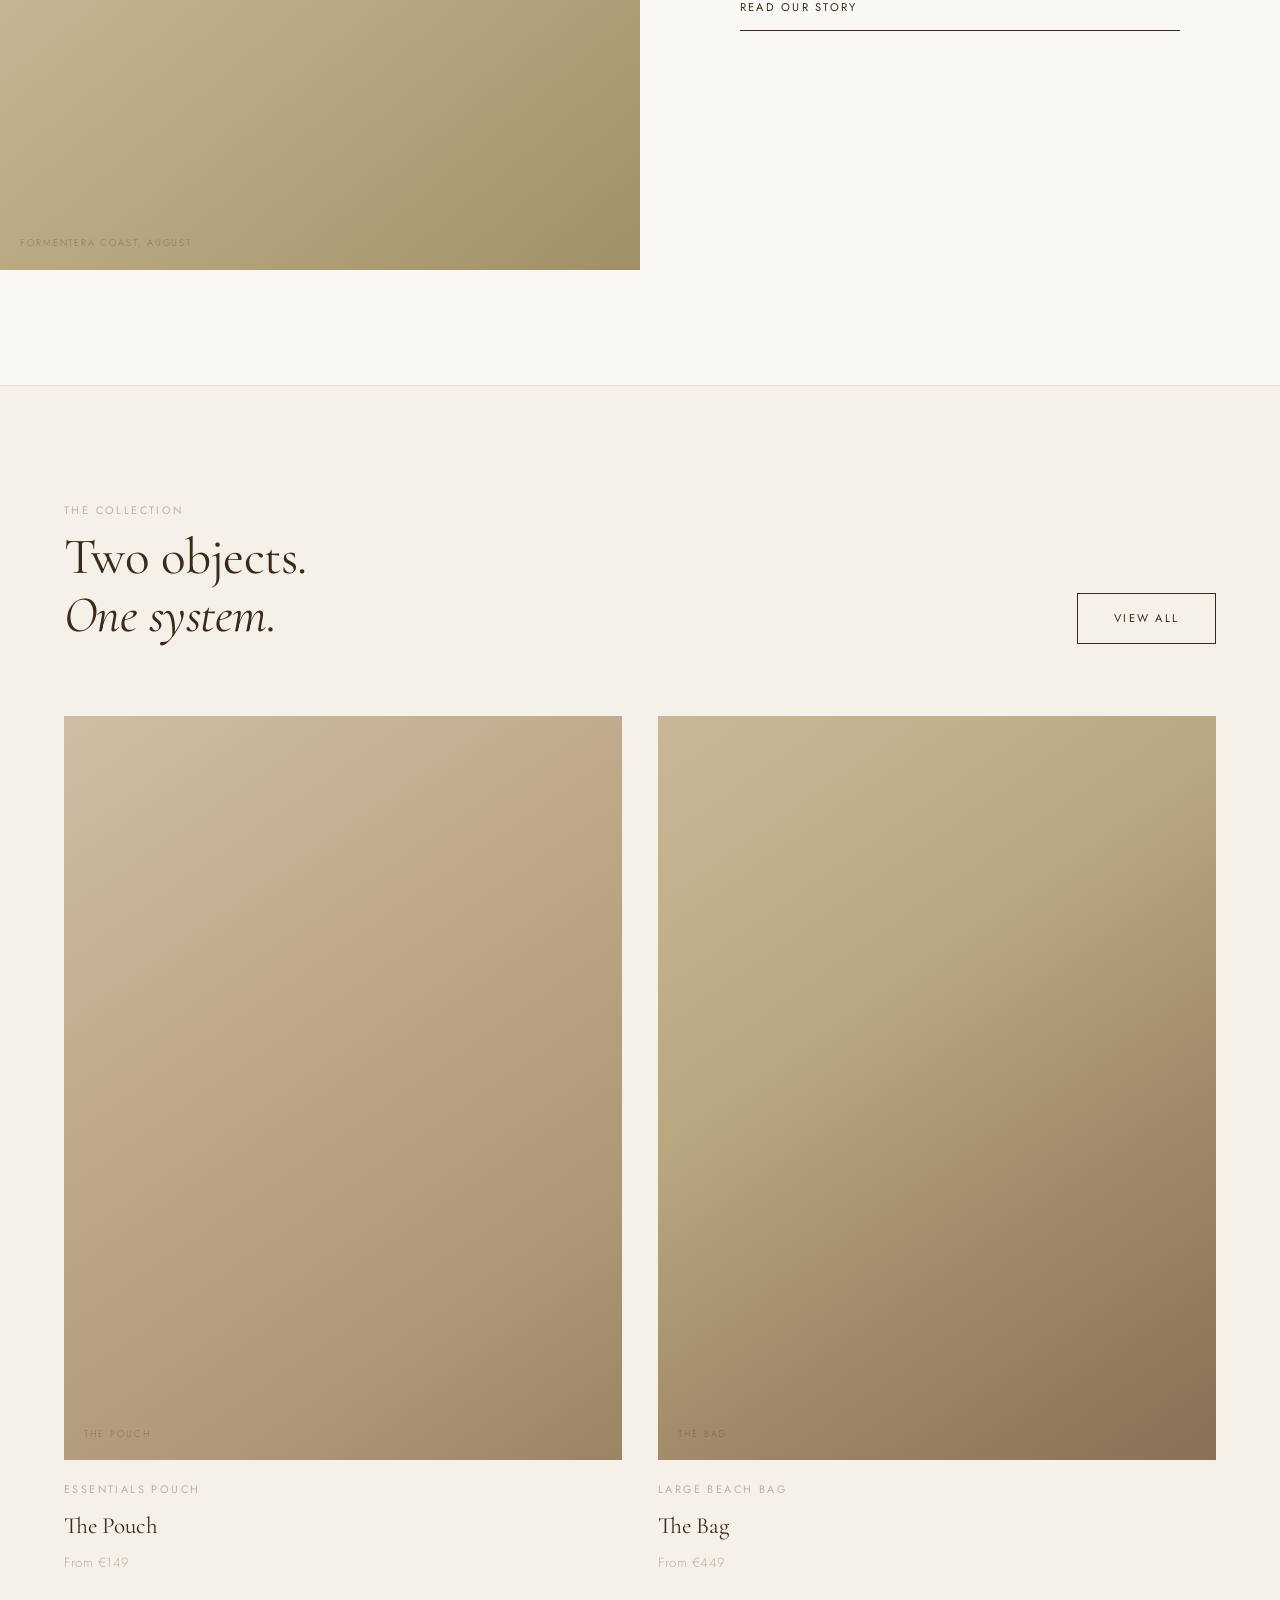
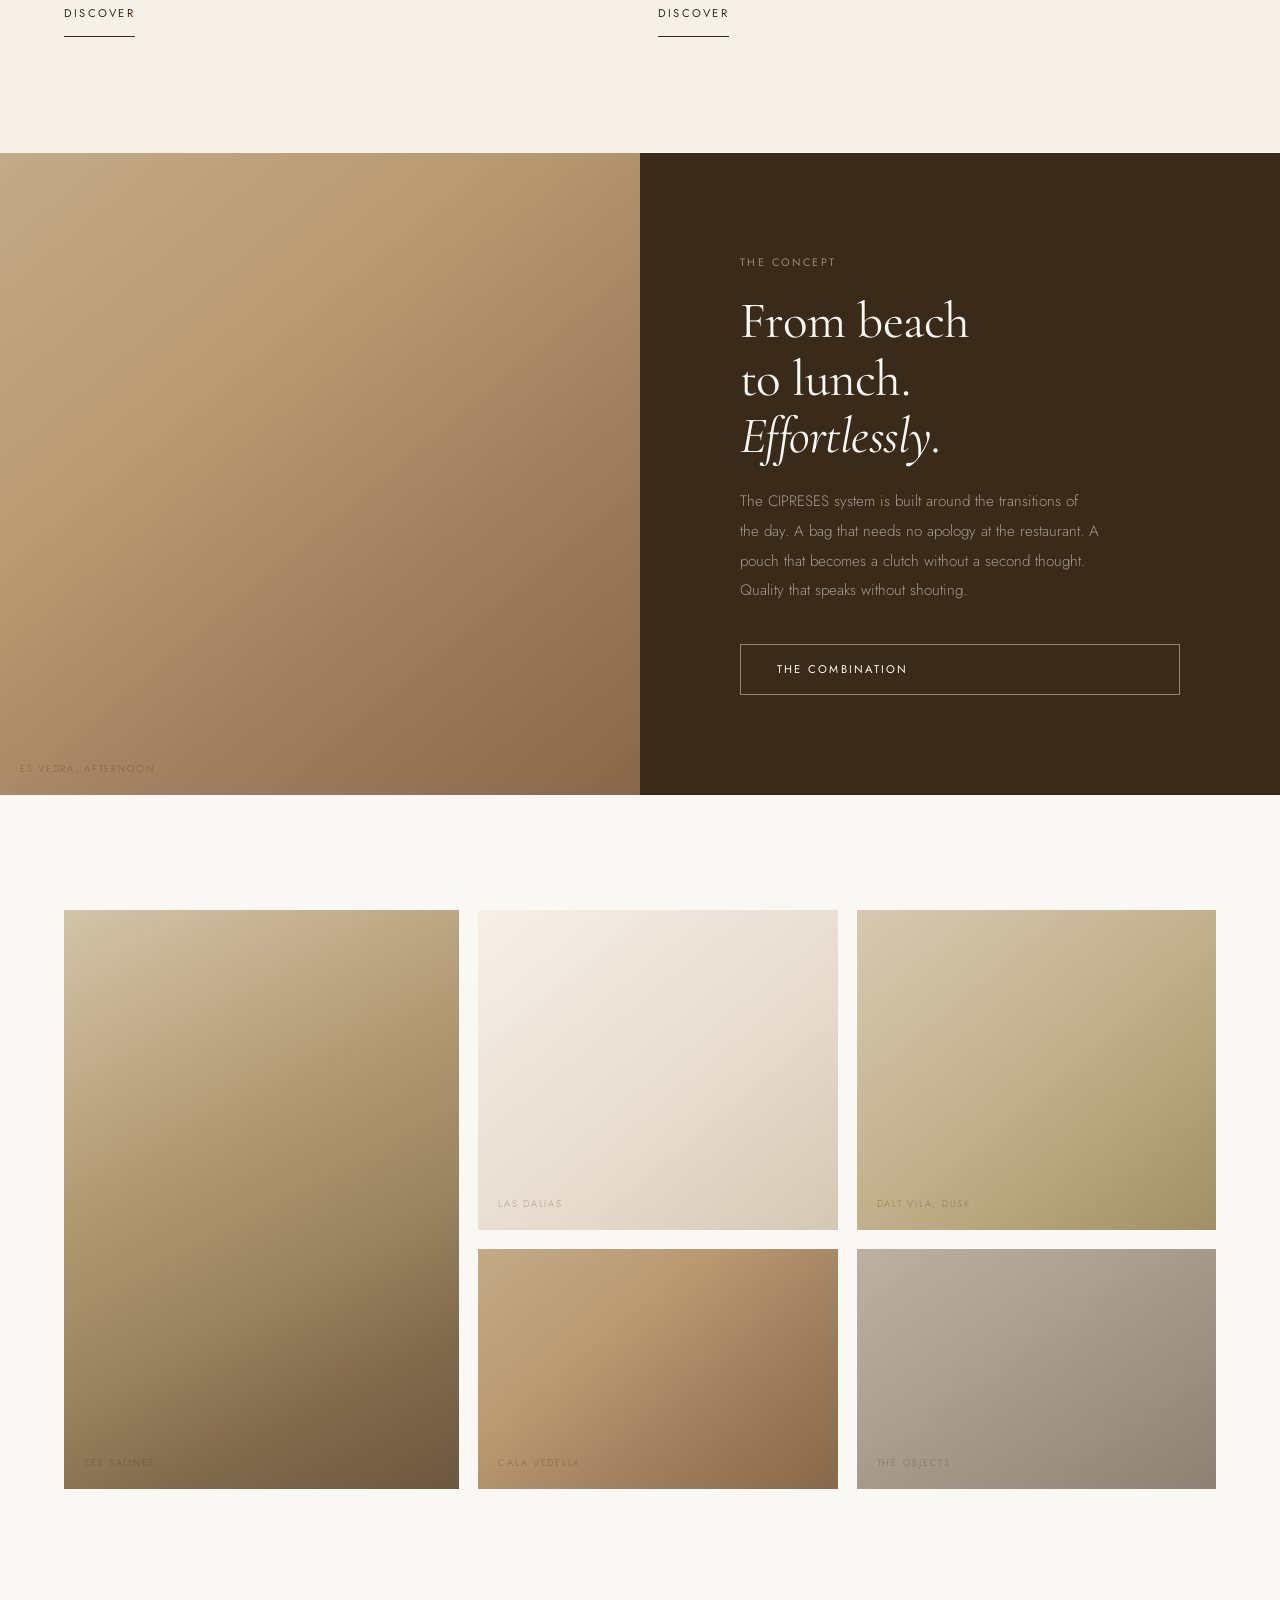
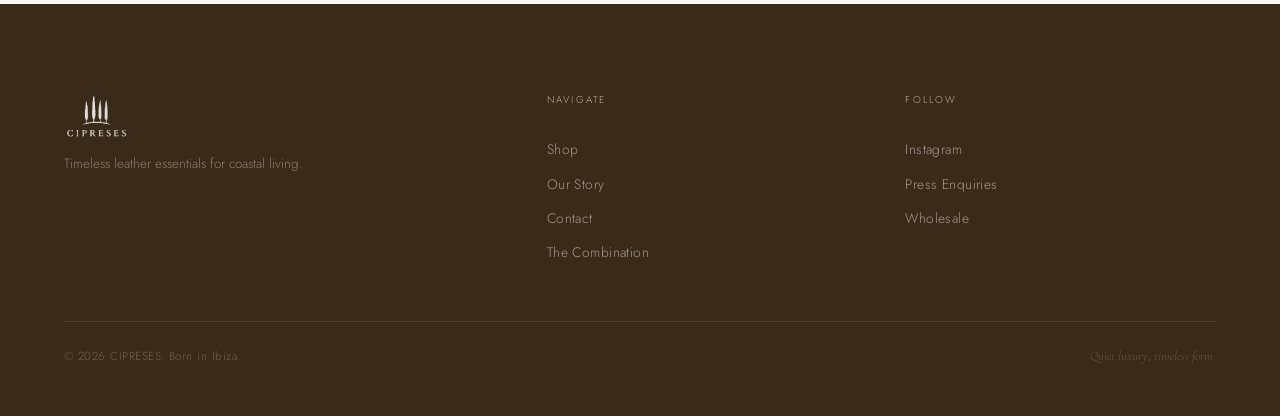
==== commit d39a0777: "Update footer copyright year to 2026 across all pages Co-Authored-By: Claude Sonnet 4.6 <noreply@ant" ====
--- a/index.html
+++ b/index.html
@@ -106,7 +106,7 @@
       </div>
 
       <div class="preview-grid">
-        <a href="shop.html" class="pcard reveal reveal-d1">
+        <a href="product-pouch.html" class="pcard reveal reveal-d1">
           <div class="pcard-img">
             <div class="photo photo--product-a">
               <span class="photo-label">The Pouch</span>
@@ -118,7 +118,7 @@
           <span class="btn btn-ghost">Discover</span>
         </a>
 
-        <a href="product.html" class="pcard reveal reveal-d2">
+        <a href="product-bag.html" class="pcard reveal reveal-d2">
           <div class="pcard-img">
             <div class="photo photo--product-b">
               <span class="photo-label">The Bag</span>
@@ -211,7 +211,7 @@
       </div>
 
       <div class="footer-bottom">
-        <span class="footer-copy">&copy; 2025 CIPRESES. Born in Ibiza.</span>
+        <span class="footer-copy">&copy; 2026 CIPRESES. Born in Ibiza.</span>
         <span class="footer-origin">Quiet luxury, timeless form.</span>
       </div>
     </div>
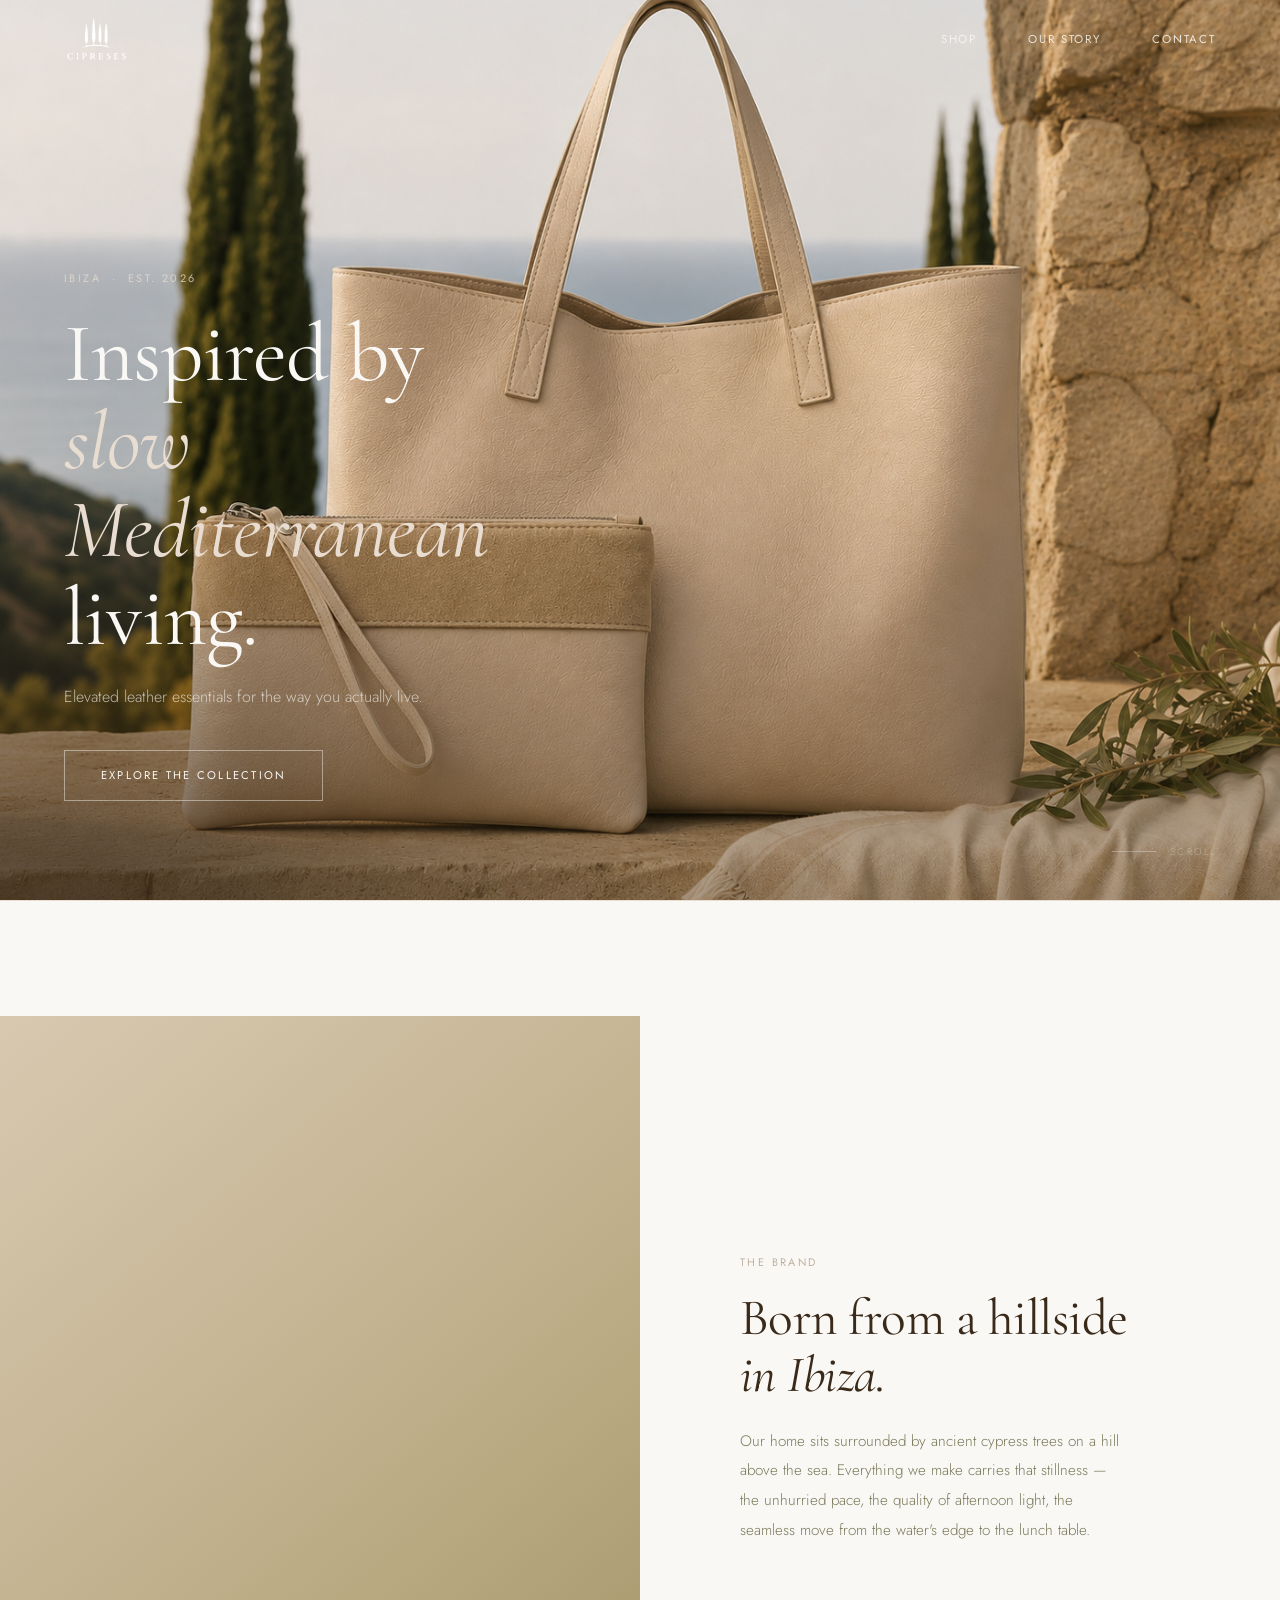
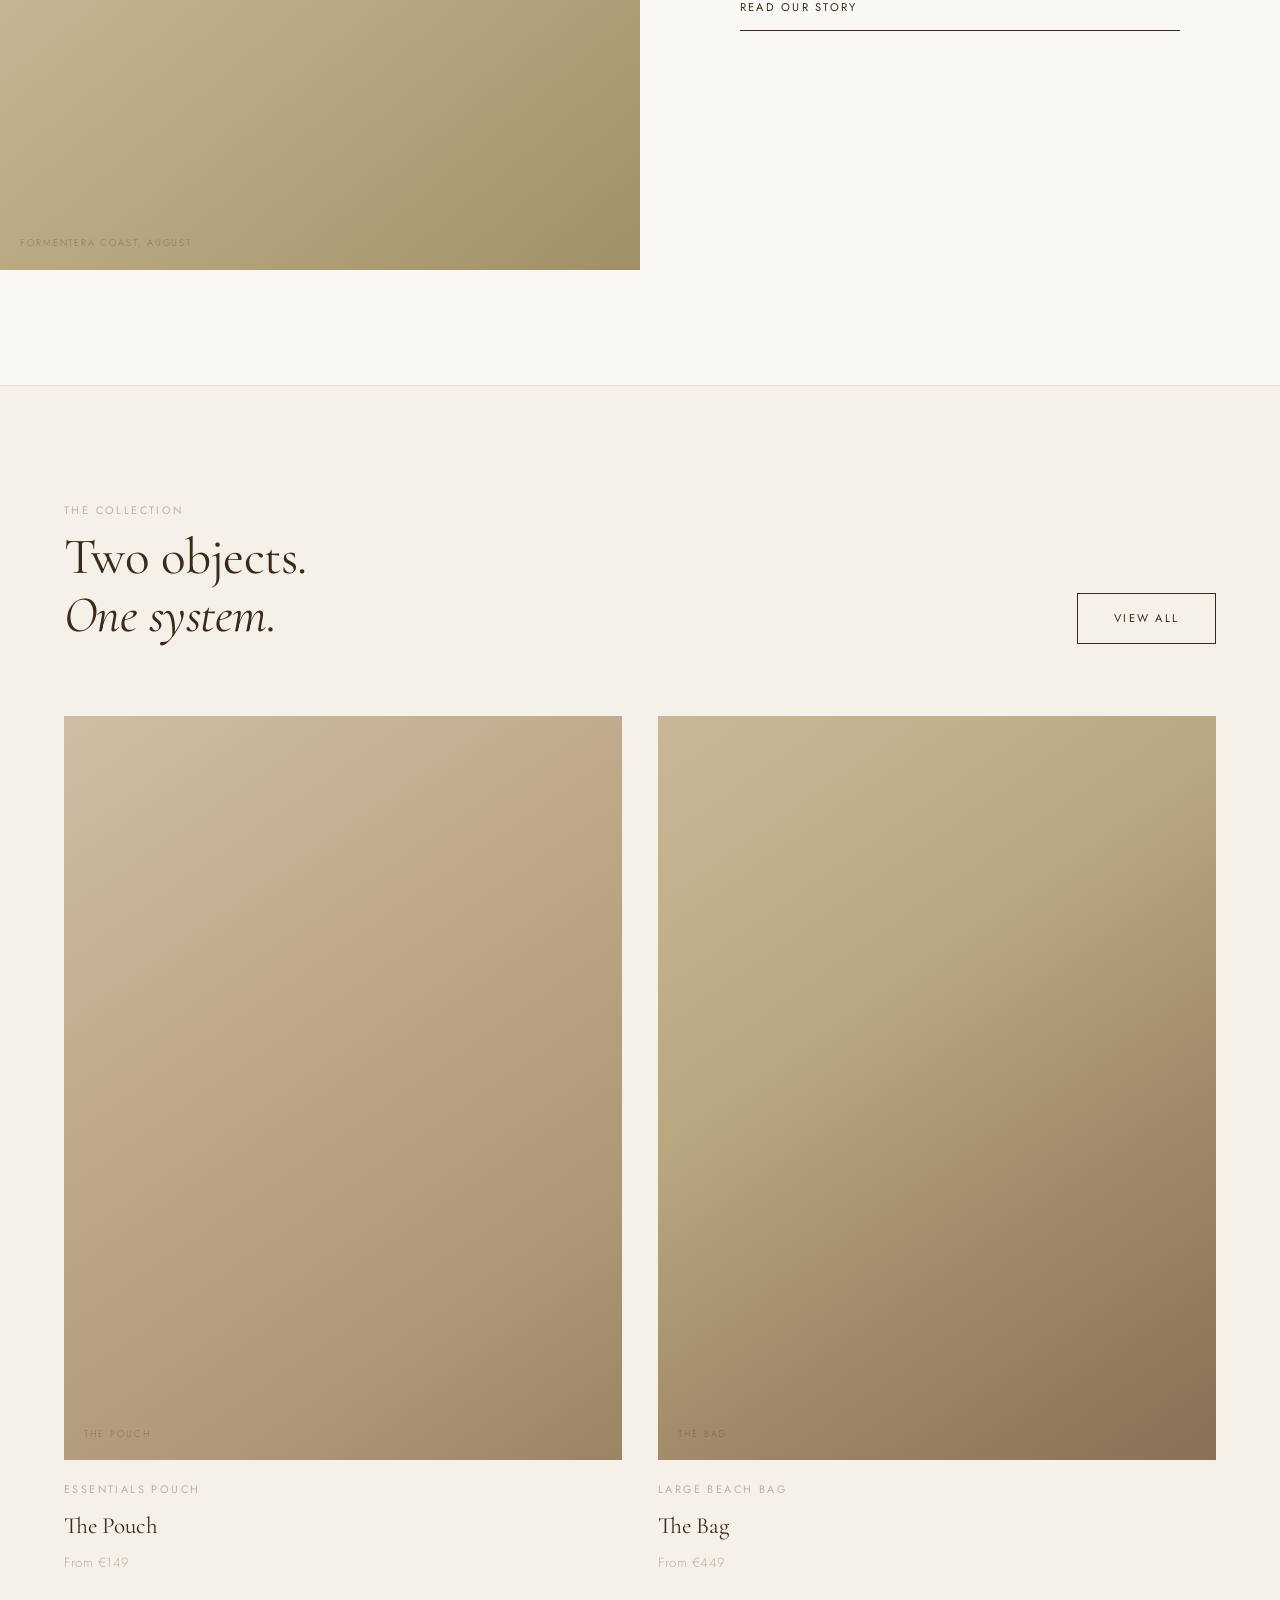
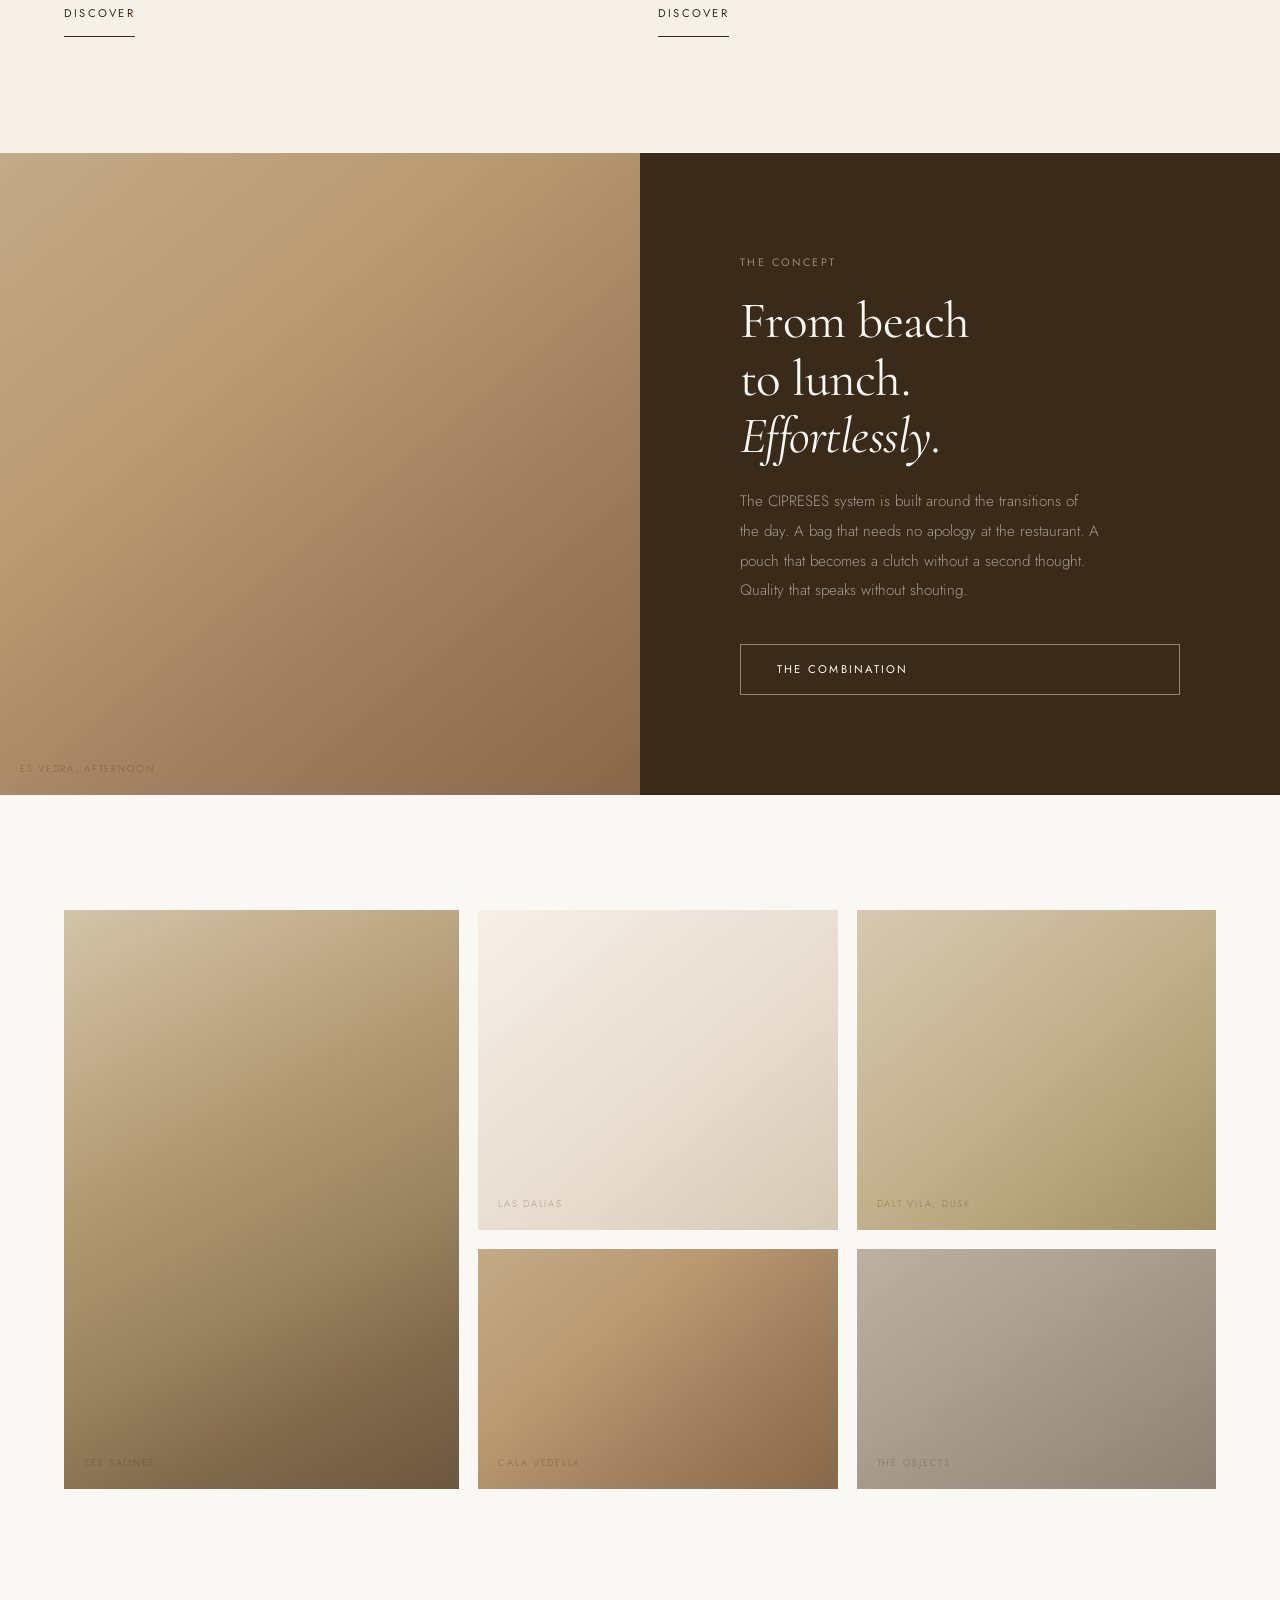
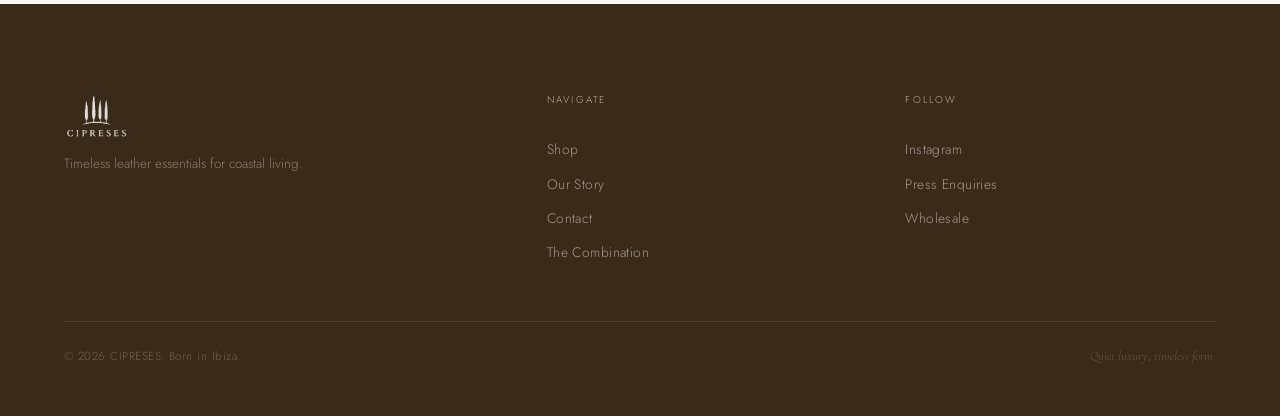
==== commit 7c9c5f8d: "Update Est. 2024 to Est. 2026 in hero label Co-Authored-By: Claude Sonnet 4.6 <noreply@anthropic.com" ====
--- a/index.html
+++ b/index.html
@@ -57,7 +57,7 @@
     </div>
 
     <div class="hero-content">
-      <span class="hero-label label">Ibiza &nbsp;·&nbsp; Est. 2024</span>
+      <span class="hero-label label">Ibiza &nbsp;·&nbsp; Est. 2026</span>
       <h1 class="hero-h1">
         Inspired by<br>
         <em>slow Mediterranean</em><br>
